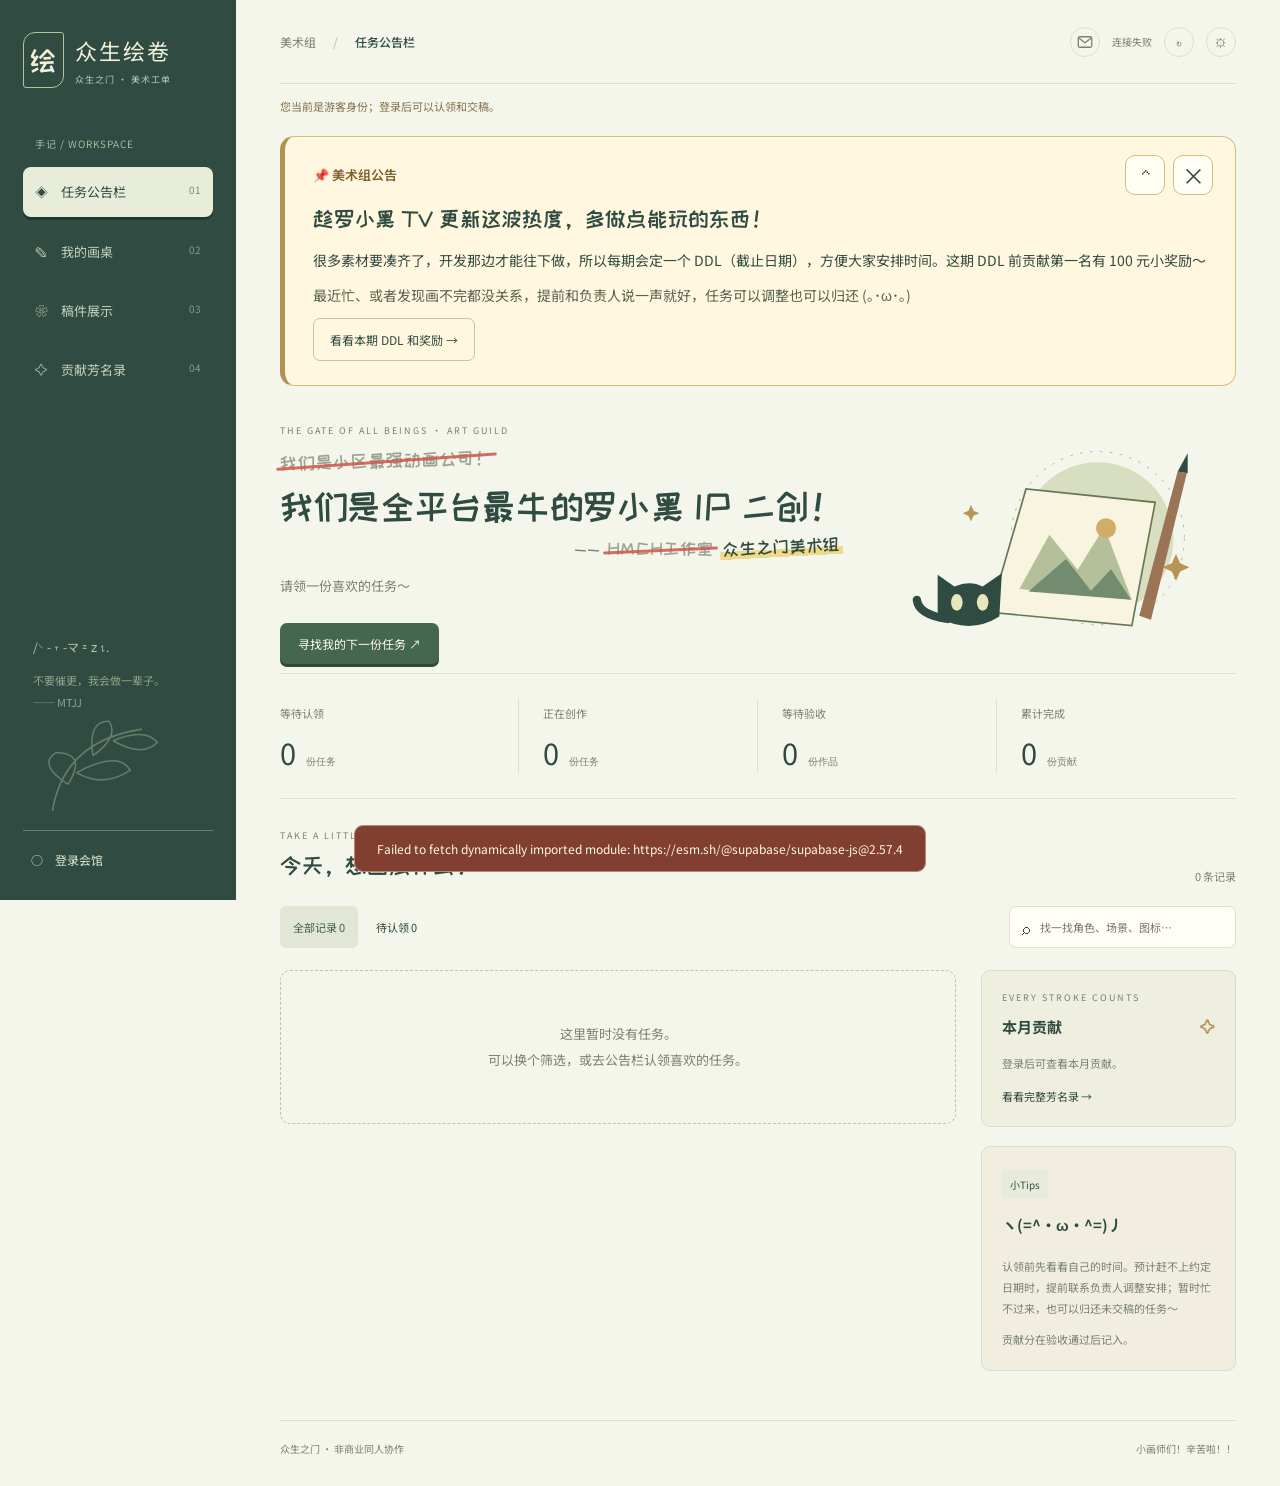
==== index.html @ c202db63 "Display uploaded artwork on white backgrounds" ====
<!doctype html>
<html lang="zh-CN">
  <head>
    <meta charset="utf-8" />
    <meta name="viewport" content="width=device-width,initial-scale=1" />
    <meta name="theme-color" content="#304b41" />
    <title>众生绘卷 · 美术工单</title>
    <link rel="stylesheet" href="assets/fonts/fonts.css?v=1" />
    <link rel="stylesheet" href="style.css?v=20261102-white-artwork" />
  </head>
  <body>
    <aside class="sidebar">
      <a class="brand" href="#board"
        ><span class="seal">绘</span
        ><span>众生绘卷<small>众生之门 · 美术工单</small></span></a
      >
      <div class="nav-label">手记 / WORKSPACE</div>
      <nav>
        <button data-view="board" class="active">
          ◈　任务公告栏 <span>01</span></button
        ><button data-view="mine">✎　我的画桌 <span>02</span></button
        ><button data-view="gallery">❀　稿件展示 <span>03</span></button
        ><button data-view="rank">✧　贡献芳名录 <span>04</span></button>
      </nav>
      <div class="sidebar-note">
        <span>/ᐠ - ˕ -マ ᶻ 𝗓 𐰁.</span>
        <p>
          不要催更，我会做一辈子。<br />
          —— MTJJ
        </p>
        <svg viewBox="0 0 180 130" aria-hidden="true">
          <path
            d="M25 120Q40 30 140 15M45 86Q5 60 30 45Q70 46 45 86M77 49Q70 4 98 5Q111 25 77 49M56 71Q110 42 125 68Q90 91 56 71M103 30Q144 13 160 32Q141 52 103 30"
            fill="none"
            stroke="currentColor"
            stroke-width="2"
          />
        </svg>
      </div>
      <button id="account" class="account">○　登录平台</button>
    </aside>
    <main>
      <header>
        <span>美术组 <i>/</i> <b id="crumb">任务公告栏</b></span>
        <div>
          <span id="connection" role="status">本地演示</span
          ><button id="refresh" title="刷新数据" aria-label="刷新数据">↻</button
          ><button id="settings" aria-label="连接设置">⚙</button>
        </div>
      </header>
      <div id="notice" class="notice"></div>
      <section class="campaign-announcement" aria-labelledby="campaign-announcement-title">
        <div class="announcement-controls"><button id="announcement-toggle" aria-expanded="true" aria-controls="announcement-body" aria-label="收起公告" title="收起公告">⌃</button><button id="announcement-close" aria-label="关闭公告栏">×</button></div>
        <span class="announcement-label">📌 美术组公告</span>
        <h2 id="campaign-announcement-title">趁罗小黑 TV 更新这波热度，多做点能玩的东西！</h2>
        <div id="announcement-body">
        <p>很多素材要凑齐了，开发那边才能往下做，所以每期会定一个 DDL（截止日期），方便大家安排时间。这期 DDL 前贡献第一名有 100 元小奖励～</p>
        <p class="announcement-note">最近忙、或者发现画不完都没关系，提前和负责人说一声就好，任务可以调整也可以归还 (｡･ω･｡)</p>
        <button class="outline" data-view="rank">看看本期 DDL 和奖励 →</button>
        </div>
      </section>
      <section class="hero">
        <div>
          <p class="eyebrow">THE GATE OF ALL BEINGS · ART GUILD</p>
          <h1 class="hero-title">
            <span class="hero-try"><del>我们是小区最强动画公司！</del></span>
            <span class="hero-main">我们是全平台最牛的<span class="nowrap">罗小黑 IP 二创！</span></span>
            <span class="hero-sign">—— <del>HMCH工作室</del><ins>众生之门美术组</ins></span>
          </h1>
          <p class="intro">请领一份喜欢的任务～</p>
          <div class="hero-actions">
            <button class="primary" id="browse">寻找我的下一份任务 ↗</button
            ><button id="new-task" class="outline">＋ 发布任务</button>
          </div>
        </div>
        <svg class="hero-art" viewBox="0 0 420 240" aria-hidden="true">
          <circle cx="254" cy="113" r="91" fill="#d8dec0" />
          <circle
            cx="254"
            cy="113"
            r="104"
            fill="none"
            stroke="#9eae87"
            stroke-dasharray="3 9"
          />
          <path
            d="M125 202l43-148 155 16-28 148Z"
            fill="#f9f4df"
            stroke="#657854"
            stroke-width="2"
          />
          <path d="M160 174l36-65 34 42 32-51 33 87Z" fill="#b3c099" />
          <path d="M171 177l45-39 30 38 24-26 24 37" fill="#738c70" />
          <circle cx="264" cy="101" r="12" fill="#d1ae68" />
          <path d="M304 206l46-173 11 2-43 176Z" fill="#9b7355" />
          <path d="M350 33l12-22 0 24Z" fill="#304b41" />
          <path
            d="M62 208V157l20 14q19-8 34 0l23-16-3 52q-35 22-74 1Z"
            fill="#304b41"
          />
          <ellipse cx="85" cy="190" rx="7" ry="10" fill="#e8e6bd" />
          <ellipse cx="116" cy="190" rx="7" ry="10" fill="#e8e6bd" />
          <path
            d="M74 210q-35-5-37-23"
            fill="none"
            stroke="#304b41"
            stroke-width="10"
            stroke-linecap="round"
          />
          <g fill="#b79555">
            <path d="m348 132 5 11 11 5-11 5-5 11-5-11-11-5 11-5Z" />
            <path d="m102 73 3 7 7 3-7 3-3 7-3-7-7-3 7-3Z" />
          </g>
        </svg>
      </section>
      <section class="stats" id="stats"></section>
      <section class="content">
        <div class="section-head">
          <div>
            <p class="eyebrow" id="section-label">TAKE A LITTLE QUEST</p>
            <h2 id="section-title">今天，想画点什么？</h2>
          </div>
          <span id="count"></span>
        </div>
        <div class="toolbar" id="toolbar">
          <div class="filters">
            <button data-filter="all" class="selected">全部任务</button
            ><button data-filter="open">待认领</button
            ><button data-filter="active">创作中</button
            ><button data-filter="submitted">待验收</button
            ><button data-filter="done">已完成</button>
          </div>
          <label class="search"
            >⌕
            <input
              id="search"
              placeholder="找一找角色、场景、图标…"
              aria-label="搜索任务"
          /></label>
        </div>
        <div class="workspace">
          <div id="list" aria-live="polite"></div>
          <aside class="right-rail">
            <section class="panel">
              <p class="eyebrow">EVERY STROKE COUNTS</p>
              <h3>本月贡献 <span>✧</span></h3>
              <div id="top"></div>
              <button class="text-link" data-view="rank">
                看看完整芳名录 →
              </button>
            </section>
            <section class="panel guide">
              <span class="tag">小Tips</span>
              <h3>ヽ(=^・ω・^=)丿</h3>
              <p>
                认领前先看看自己的时间。预计赶不上约定日期时，提前联系负责人调整安排；暂时忙不过来，也可以归还未交稿的任务～
              </p>
              <p>贡献分在验收通过后记入。</p>
            </section>
          </aside>
        </div>
      </section>
      <footer>
        众生之门 · 非商业同人协作 <span>小画师们！辛苦啦！！</span>
      </footer>
    </main>
    <dialog id="dialog">
      <div class="dialog-head">
        <h2 id="dialog-title"></h2>
        <button id="close" aria-label="关闭弹窗">×</button>
      </div>
      <div id="dialog-body"></div>
    </dialog>
    <div id="toast" role="status" hidden></div>
    <script src="config.js"></script>
    <script type="module" src="app.js?v=20261102-upload-feedback"></script>
  </body>
</html>
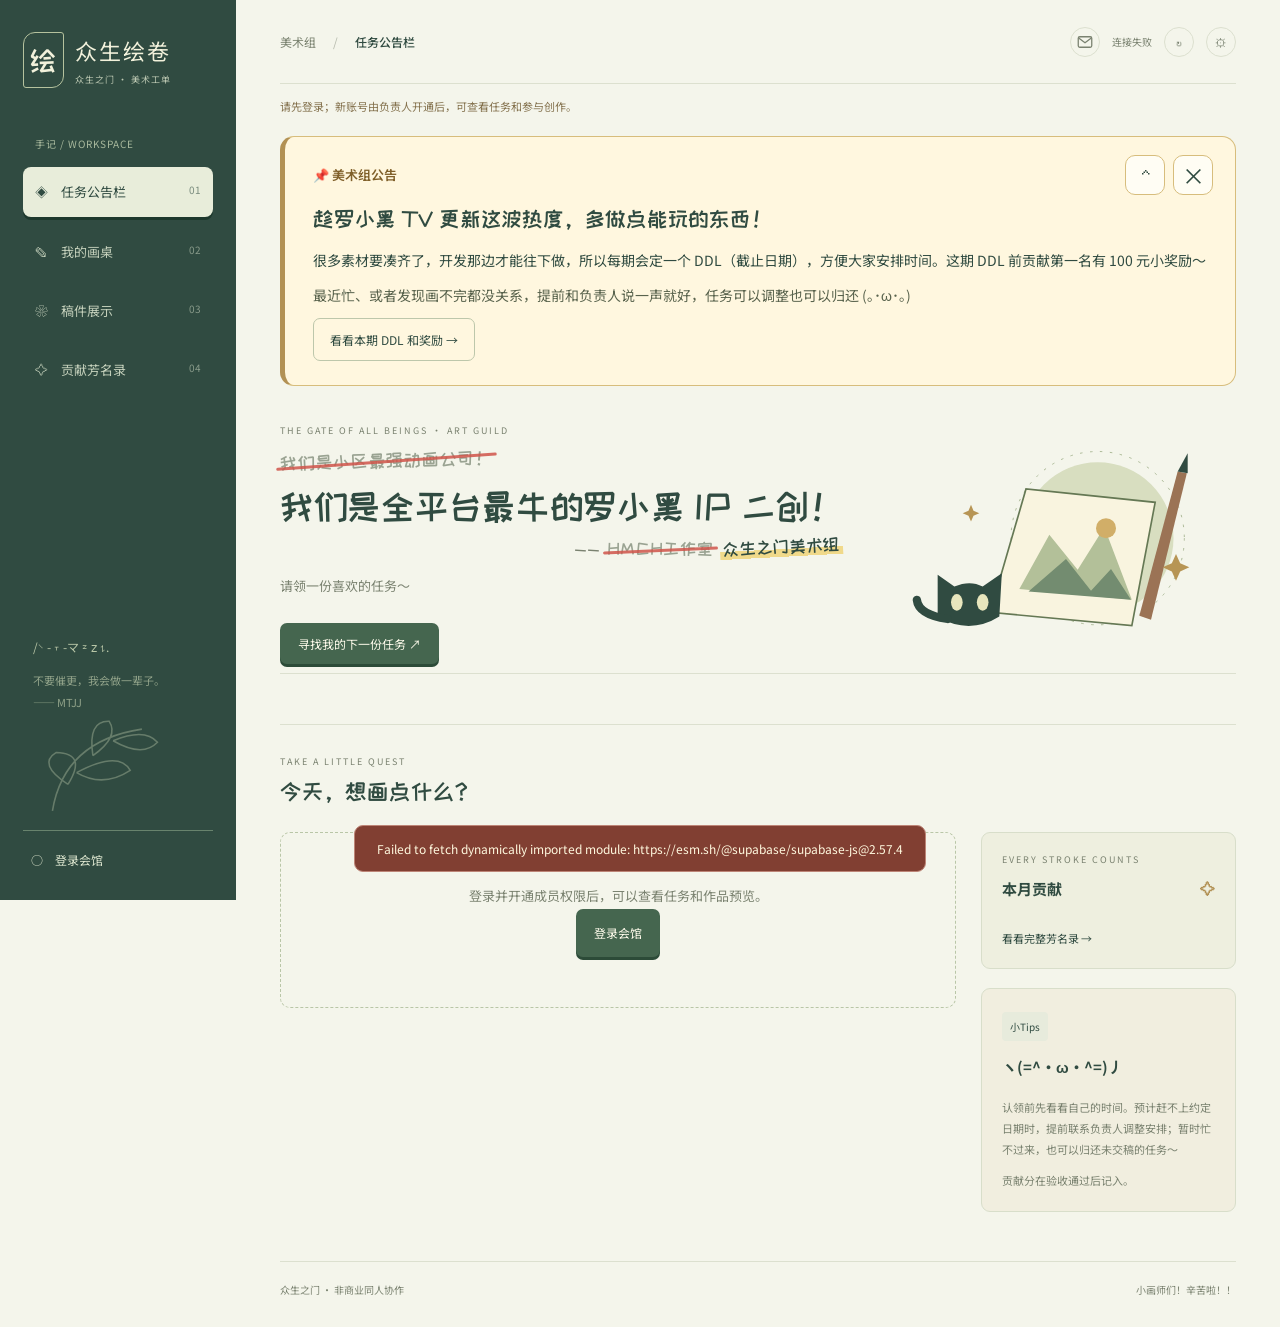
==== commit df6ce254: "Restrict originals to owners and admins; add watermarked previews and guest gate" ====
--- a/index.html
+++ b/index.html
@@ -173,6 +173,6 @@
     </dialog>
     <div id="toast" role="status" hidden></div>
     <script src="config.js"></script>
-    <script type="module" src="app.js?v=20261102-upload-feedback"></script>
+    <script type="module" src="app.js?v=20261109-private-artwork"></script>
   </body>
 </html>
